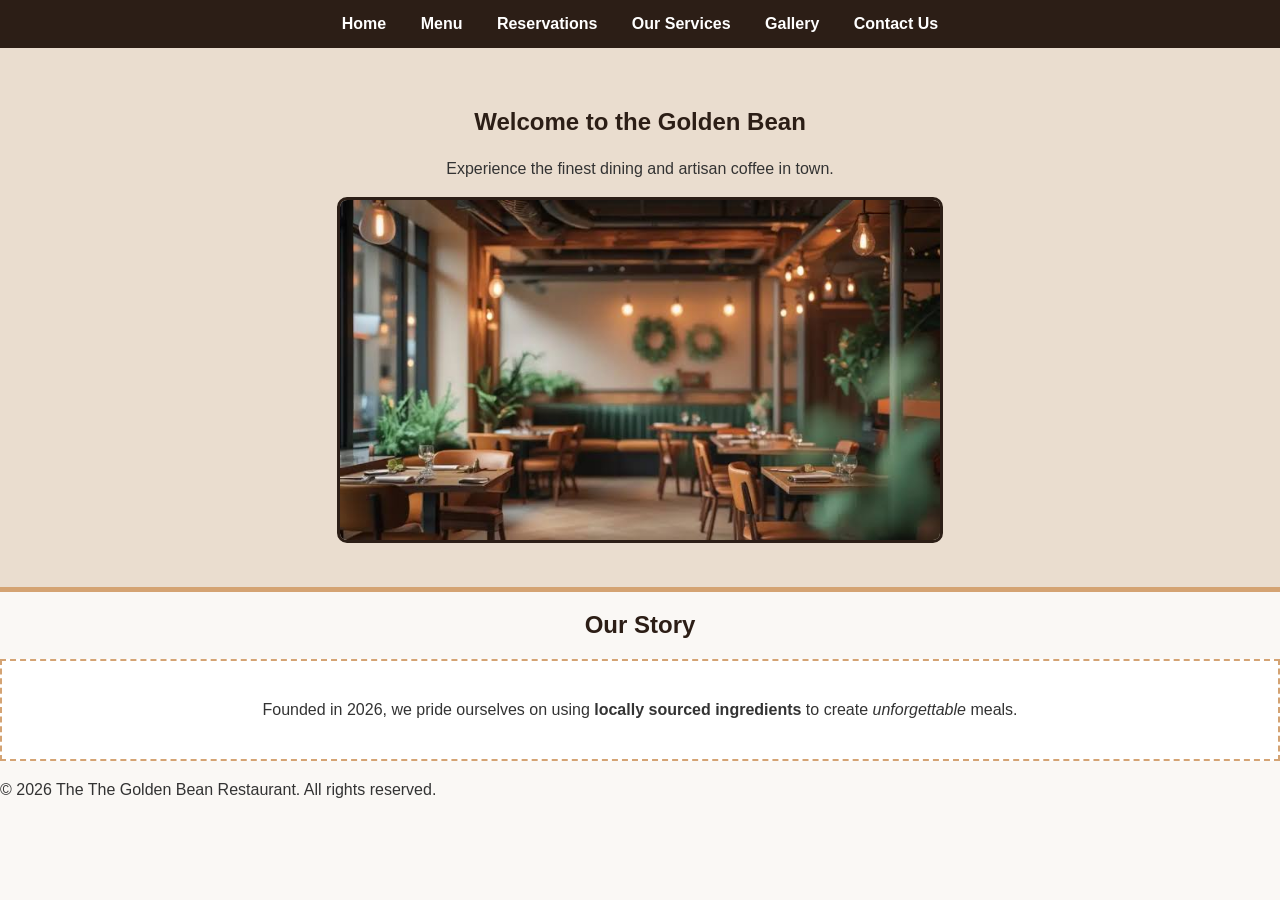
==== frontend/index.html @ 38b1a7fa "Initial setup: Add index.html and home.css" ====
<!DOCTYPE html>
<html lang="en">
    <head>
        <meta charset="UTF-8">
        <meta name="viewport" content="width=device-width, initial-scale=1.0">
        <title>The Golden Bean | Home</title>
        <link rel="stylesheet" href="home.css">
    </head>
</html>
<body>
    <header>
        <nav>
            <ul>
                <li><a href="index.html">Home</a></li>
                <li><a href="media.html">Menu</a></li>
                <li><a href="register.html">Reservations</a></li>
                <li><a href="services.html">Our Services</a></li>
                <li><a href="portfolio.html">Gallery</a></li>
                <li><a href="contact.html">Contact Us</a></li>
            </ul>
        </nav>
    </header>

    <main>
        <section id="hero-section">
            <h1>Welcome to the Golden Bean</h1>
            <p>Experience the finest dining and artisan coffee in town.</p>
            <img src="restaurant-hero.jpg" alt="Interior of The Golden Bean Restaurant" class="hero-image">
        </section>

        <section id="intro-content">
            <h2>Our Story</h2>
            <!-- Block element (div) containing inline elements (strong, em) -->
            <div class="story-box">
                <p>Founded in 2026, we pride ourselves on using <strong>locally sourced ingredients</strong> to create <em>unforgettable</em> meals.</p>
            </div>
        </section>
    </main>


    <footer>
        <p>&copy; 2026 The The Golden Bean Restaurant. All rights reserved.</p>
    </footer>
</body>
---- frontend/home.css ----
/* =========================================
   Element Selectors & Basic Setup
   ========================================= */
body {
    font-family: Arial, sans-serif; /* Text and font properties */
    background-color: #faf8f5;      /* Background colour */
    color: #333333;
    margin: 0;
    padding: 0;
}

h1, h2 {
    color: #2c1e16;
    text-align: center;
}

p {
    line-height: 1.6;
}

/* Navigation Bar Styling (Restyle this differently in media.css and register.css!) */
nav {
    background-color: #2c1e16;
}

nav ul {
    list-style-type: none;
    padding: 15px;
    margin: 0;
    text-align: center;
}

nav ul li {
    display: inline; /* Inline elements */
    margin: 0 15px;
}

nav ul li a {
    color: #ffffff;
    text-decoration: none;
    font-weight: bold;
}

/* =========================================
   ID Selectors
   ========================================= */
#hero-section {
    text-align: center;
    padding: 40px 20px;
    background-color: #eaddcf;
    border-bottom: 5px solid #d4a373; /* Borders */
}

/* =========================================
   Class Selectors
   ========================================= */
.hero-image {
    width: 80%;
    max-width: 600px;
    border: 3px solid #2c1e16;
    border-radius: 10px;
}

.intro-content {
    padding: 30px;
    margin: 20px auto;
    width: 70%;
}

.story-box {
    background-color: #ffffff;
    border: 2px dashed #d4a373;
    padding: 20px;
    text-align: center;
}
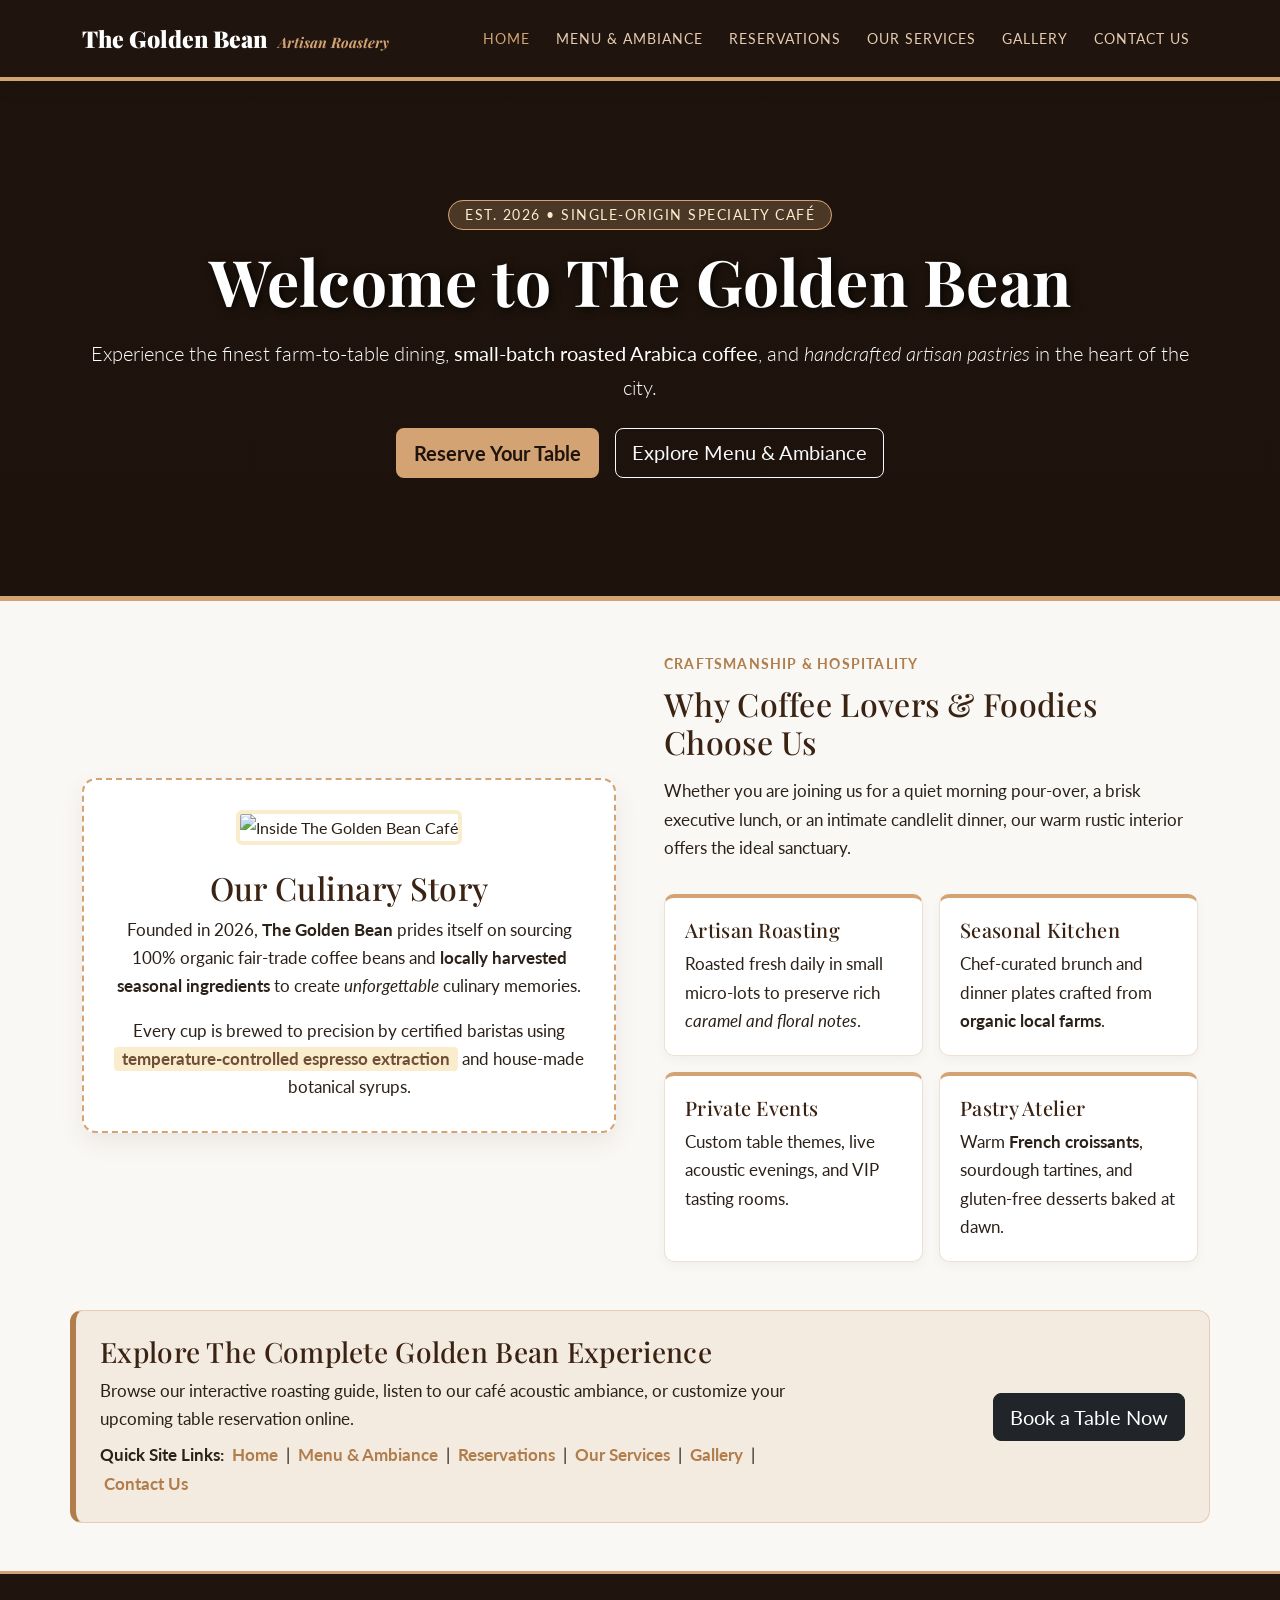
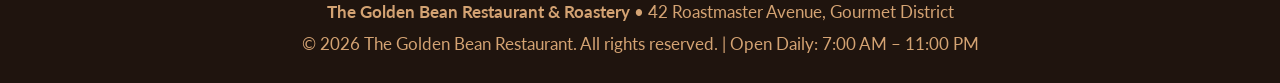
==== commit 74215de0: "Expand Golden Bean frontend assignment Reorganize the project pages and media assets into the fronte" ====
--- a/frontend/index.html
+++ b/frontend/index.html
@@ -1,44 +1,149 @@
 <!DOCTYPE html>
 <html lang="en">
-    <head>
-        <meta charset="UTF-8">
-        <meta name="viewport" content="width=device-width, initial-scale=1.0">
-        <title>The Golden Bean | Home</title>
-        <link rel="stylesheet" href="home.css">
-    </head>
-</html>
+<head>
+    <meta charset="UTF-8">
+    <meta name="viewport" content="width=device-width, initial-scale=1.0">
+    <title>The Golden Bean | Artisan Coffee & Fine Dining</title>
+    <!-- Google Web Fonts -->
+    <link href="https://fonts.googleapis.com/css2?family=Playfair+Display:ital,wght@0,600;0,700;1,400&family=Lato:wght@400;700&display=swap" rel="stylesheet">
+    <!-- Bootstrap 5 CSS -->
+    <link href="https://cdn.jsdelivr.net/npm/bootstrap@5.3.2/dist/css/bootstrap.min.css" rel="stylesheet">
+    <!-- Page 1 Custom CSS -->
+    <link rel="stylesheet" href="home.css">
+</head>
 <body>
+
+    <!-- Navigation Bar (Restyled uniquely in home.css: Dark Espresso & Warm Gold Border) -->
     <header>
-        <nav>
-            <ul>
-                <li><a href="index.html">Home</a></li>
-                <li><a href="media.html">Menu</a></li>
-                <li><a href="register.html">Reservations</a></li>
-                <li><a href="services.html">Our Services</a></li>
-                <li><a href="portfolio.html">Gallery</a></li>
-                <li><a href="contact.html">Contact Us</a></li>
-            </ul>
+        <nav class="navbar navbar-expand-lg navbar-dark custom-home-navbar sticky-top">
+            <div class="container">
+                <a class="navbar-brand" href="index.html">
+                    <strong>The Golden Bean</strong> <span>Artisan Roastery</span>
+                </a>
+                <button class="navbar-toggler" type="button" data-bs-toggle="collapse" data-bs-target="#homeNavbar">
+                    <span class="navbar-toggler-icon"></span>
+                </button>
+                <div class="collapse navbar-collapse" id="homeNavbar">
+                    <ul class="navbar-nav ms-auto">
+                        <li class="nav-item"><a class="nav-link active" href="index.html">Home</a></li>
+                        <li class="nav-item"><a class="nav-link" href="media.html">Menu &amp; Ambiance</a></li>
+                        <li class="nav-item"><a class="nav-link" href="register.html">Reservations</a></li>
+                        <!-- Part 2 Pages -->
+                        <li class="nav-item"><a class="nav-link" href="services.html">Our Services</a></li>
+                        <li class="nav-item"><a class="nav-link" href="portfolio.html">Gallery</a></li>
+                        <li class="nav-item"><a class="nav-link" href="contact.html">Contact Us</a></li>
+                    </ul>
+                </div>
+            </div>
         </nav>
     </header>
 
+    <!-- Main Content Area -->
     <main>
-        <section id="hero-section">
-            <h1>Welcome to the Golden Bean</h1>
-            <p>Experience the finest dining and artisan coffee in town.</p>
-            <img src="restaurant-hero.jpg" alt="Interior of The Golden Bean Restaurant" class="hero-image">
+        <!-- Hero Section (ID Selector #hero-section) -->
+        <section id="hero-section" class="d-flex align-items-center justify-content-center text-center">
+            <div class="container hero-content py-5">
+                <span class="welcome-pill">Est. 2026 &bull; Single-Origin Specialty Café</span>
+                <h1 class="display-3 fw-bold mt-3">Welcome to The Golden Bean</h1>
+                <p class="lead mx-auto mt-3">
+                    Experience the finest farm-to-table dining, <strong>small-batch roasted Arabica coffee</strong>, and <em>handcrafted artisan pastries</em> in the heart of the city.
+                </p>
+                <div class="mt-4 d-flex justify-content-center gap-3 flex-wrap">
+                    <a href="register.html" class="btn btn-lg gold-action-btn">Reserve Your Table</a>
+                    <a href="media.html" class="btn btn-outline-light btn-lg">Explore Menu &amp; Ambiance</a>
+                </div>
+            </div>
         </section>
 
-        <section id="intro-content">
-            <h2>Our Story</h2>
-            <!-- Block element (div) containing inline elements (strong, em) -->
-            <div class="story-box">
-                <p>Founded in 2026, we pride ourselves on using <strong>locally sourced ingredients</strong> to create <em>unforgettable</em> meals.</p>
+        <!-- Our Story Section (Block & Inline Elements + Class Selector .story-box) -->
+        <section class="intro-content container my-5">
+            <div class="row align-items-center g-5">
+                <div class="col-lg-6 text-center">
+                    <div class="story-box mx-auto">
+                        <!-- Required Image Element with Working High-Res Source -->
+                        <img src="https://images.unsplash.com/photo-1554118811-1e0d58224f24?auto=format&fit=crop&w=900&q=80" 
+                             alt="Inside The Golden Bean Café" 
+                             class="img-fluid mb-4 rounded showcase-img">
+                        <h2>Our Culinary Story</h2>
+                        <p>
+                            Founded in 2026, <strong>The Golden Bean</strong> prides itself on sourcing <span>100% organic fair-trade coffee beans</span> and <strong>locally harvested seasonal ingredients</strong> to create <em>unforgettable</em> culinary memories.
+                        </p>
+                        <p class="mb-0">
+                            Every cup is brewed to precision by certified baristas using <span class="inline-highlight">temperature-controlled espresso extraction</span> and house-made botanical syrups.
+                        </p>
+                    </div>
+                </div>
+
+                <div class="col-lg-6">
+                    <span class="sub-eyebrow">Craftsmanship &amp; Hospitality</span>
+                    <h2 class="mt-2 mb-3">Why Coffee Lovers &amp; Foodies Choose Us</h2>
+                    <p>
+                        Whether you are joining us for a quiet morning pour-over, a brisk executive lunch, or an intimate candlelit dinner, our warm rustic interior offers the ideal sanctuary.
+                    </p>
+
+                    <div class="row g-3 mt-3">
+                        <div class="col-sm-6">
+                            <article class="pillar-card h-100">
+                                <h3>Artisan Roasting</h3>
+                                <p class="mb-0">Roasted fresh daily in small micro-lots to preserve rich <em>caramel and floral notes</em>.</p>
+                            </article>
+                        </div>
+                        <div class="col-sm-6">
+                            <article class="pillar-card h-100">
+                                <h3>Seasonal Kitchen</h3>
+                                <p class="mb-0">Chef-curated brunch and dinner plates crafted from <strong>organic local farms</strong>.</p>
+                            </article>
+                        </div>
+                        <div class="col-sm-6">
+                            <article class="pillar-card h-100">
+                                <h3>Private Events</h3>
+                                <p class="mb-0">Custom table themes, live acoustic evenings, and <span>VIP tasting rooms</span>.</p>
+                            </article>
+                        </div>
+                        <div class="col-sm-6">
+                            <article class="pillar-card h-100">
+                                <h3> Pastry Atelier</h3>
+                                <p class="mb-0">Warm <strong>French croissants</strong>, sourdough tartines, and gluten-free desserts baked at dawn.</p>
+                            </article>
+                        </div>
+                    </div>
+                </div>
+            </div>
+        </section>
+
+        <!-- Chef's Signature Highlights & All-Page Directory Links -->
+        <section id="directory-banner" class="container my-5 p-4">
+            <div class="row align-items-center">
+                <div class="col-md-8">
+                    <h3>Explore The Complete Golden Bean Experience</h3>
+                    <p class="mb-2">
+                        Browse our interactive roasting guide, listen to our café acoustic ambiance, or customize your upcoming table reservation online.
+                    </p>
+                    <p class="mb-0 directory-links">
+                        <strong>Quick Site Links:</strong>
+                        <a href="index.html">Home</a> |
+                        <a href="media.html">Menu &amp; Ambiance</a> |
+                        <a href="register.html">Reservations</a> |
+                        <a href="services.html">Our Services</a> |
+                        <a href="portfolio.html">Gallery</a> |
+                        <a href="contact.html">Contact Us</a>
+                    </p>
+                </div>
+                <div class="col-md-4 text-md-end mt-3 mt-md-0">
+                    <a href="register.html" class="btn btn-dark btn-lg">Book a Table Now</a>
+                </div>
             </div>
         </section>
     </main>
 
+    <!-- Footer -->
+    <footer id="home-footer" class="text-center py-4 mt-5">
+        <div class="container">
+            <p class="mb-1"><strong>The Golden Bean Restaurant &amp; Roastery</strong> &bull; 42 Roastmaster Avenue, Gourmet District</p>
+            <p class="mb-0">&copy; 2026 The Golden Bean Restaurant. All rights reserved. | Open Daily: 7:00 AM &ndash; 11:00 PM</p>
+        </div>
+    </footer>
 
-    <footer>
-        <p>&copy; 2026 The The Golden Bean Restaurant. All rights reserved.</p>
-    </footer>
-</body>+    <script src="https://cdn.jsdelivr.net/npm/bootstrap@5.3.2/dist/js/bootstrap.bundle.min.js"></script>
+</body>
+</html>
--- a/frontend/home.css
+++ b/frontend/home.css
@@ -1,75 +1,169 @@
-/* =========================================
-   Element Selectors & Basic Setup
-   ========================================= */
+/* ==========================================================================
+   PAGE 1: home.css (The Golden Bean - Home)
+   Practising: Element, Class, and ID selectors; Text and Font properties;
+   Borders; Background colours; CSS3 Gradients, Shadows, Border-Radius, RGBA
+   ========================================================================== */
+
+/* 1. ELEMENT SELECTORS */
 body {
-    font-family: Arial, sans-serif; /* Text and font properties */
-    background-color: #faf8f5;      /* Background colour */
-    color: #333333;
-    margin: 0;
-    padding: 0;
+    font-family: 'Lato', 'Georgia', serif;
+    background-color: #faf8f5;
+    color: #2b2118;
+    line-height: 1.7;
 }
 
-h1, h2 {
-    color: #2c1e16;
-    text-align: center;
+h1, h2, h3 {
+    font-family: 'Playfair Display', 'Georgia', serif;
+    color: #3b2314;
+    letter-spacing: 0.3px;
+}
+
+h1 {
+    color: #ffffff;
+    text-shadow: 2px 2px 10px rgba(0, 0, 0, 0.85);
 }
 
 p {
-    line-height: 1.6;
+    font-size: 1.04rem;
 }
 
-/* Navigation Bar Styling (Restyle this differently in media.css and register.css!) */
-nav {
-    background-color: #2c1e16;
+a {
+    color: #b07d4b;
+    text-decoration: none;
+    font-weight: 700;
 }
 
-nav ul {
-    list-style-type: none;
-    padding: 15px;
-    margin: 0;
-    text-align: center;
+/* 2. UNIQUE NAVBAR FOR PAGE 1 (Dark Espresso with Solid Golden Bottom Border) */
+.custom-home-navbar {
+    background-color: #1f140e;
+    border-bottom: 4px solid #d4a373;
+    box-shadow: 0 4px 14px rgba(31, 20, 14, 0.35);
+    padding: 14px 0;
 }
 
-nav ul li {
-    display: inline; /* Inline elements */
-    margin: 0 15px;
+.custom-home-navbar .navbar-brand {
+    font-family: 'Playfair Display', serif;
+    font-size: 1.45rem;
+    color: #ffffff;
 }
 
-nav ul li a {
-    color: #ffffff;
-    text-decoration: none;
-    font-weight: bold;
+.custom-home-navbar .navbar-brand span {
+    color: #d4a373;
+    font-size: 0.9rem;
+    font-style: italic;
+    margin-left: 6px;
 }
 
-/* =========================================
-   ID Selectors
-   ========================================= */
-#hero-section {
-    text-align: center;
-    padding: 40px 20px;
-    background-color: #eaddcf;
-    border-bottom: 5px solid #d4a373; /* Borders */
+.custom-home-navbar .nav-link {
+    color: #e6ccb2;
+    text-transform: uppercase;
+    font-size: 0.86rem;
+    letter-spacing: 1px;
+    margin-left: 10px;
 }
 
-/* =========================================
-   Class Selectors
-   ========================================= */
-.hero-image {
-    width: 80%;
-    max-width: 600px;
-    border: 3px solid #2c1e16;
-    border-radius: 10px;
+.custom-home-navbar .nav-link.active,
+.custom-home-navbar .nav-link:hover {
+    color: #d4a373;
 }
 
-.intro-content {
-    padding: 30px;
-    margin: 20px auto;
-    width: 70%;
+/* 3. ID SELECTORS */
+#hero-section {
+    background-color: #2b1d14;
+    background-image: linear-gradient(rgba(24, 15, 9, 0.68), rgba(24, 15, 9, 0.72)),
+                      url('https://images.unsplash.com/photo-1501339847302-ac426a4a7cbb?auto=format&fit=crop&w=1500&q=80');
+    background-size: cover;
+    background-position: center;
+    min-height: 520px;
+    border-bottom: 5px solid #d4a373;
+    color: #ffffff;
+}
+
+#directory-banner {
+    background-color: #f3eae0;
+    border-left: 6px solid #b07d4b;
+    border-right: 1px solid #e6ccb2;
+    border-top: 1px solid #e6ccb2;
+    border-bottom: 1px solid #e6ccb2;
+    border-radius: 12px;
+}
+
+#home-footer {
+    background-color: #1f140e;
+    color: #d4a373;
+    border-top: 3px solid #d4a373;
+    font-size: 0.95rem;
+}
+
+/* 4. CLASS SELECTORS */
+.welcome-pill {
+    background-color: rgba(212, 163, 115, 0.25);
+    color: #faedcd;
+    border: 1px solid #d4a373;
+    padding: 6px 16px;
+    border-radius: 25px;
+    font-size: 0.85rem;
+    text-transform: uppercase;
+    letter-spacing: 1.5px;
+}
+
+.gold-action-btn {
+    background-color: #d4a373;
+    color: #1f140e;
+    font-weight: 700;
+    border: 2px solid #d4a373;
+}
+
+.gold-action-btn:hover {
+    background-color: #b07d4b;
+    color: #ffffff;
 }
 
 .story-box {
     background-color: #ffffff;
     border: 2px dashed #d4a373;
+    border-radius: 14px;
+    padding: 30px;
+    max-width: 600px;
+    box-shadow: 0 10px 25px rgba(59, 35, 20, 0.08);
+}
+
+.showcase-img {
+    border: 4px solid #faedcd;
+}
+
+.inline-highlight {
+    background-color: #faedcd;
+    color: #6f4e37;
+    padding: 2px 8px;
+    border-radius: 4px;
+    font-weight: 700;
+}
+
+.sub-eyebrow {
+    color: #b07d4b;
+    text-transform: uppercase;
+    font-weight: 700;
+    letter-spacing: 1.2px;
+    font-size: 0.88rem;
+}
+
+.pillar-card {
+    background-color: #ffffff;
     padding: 20px;
-    text-align: center;
-}+    border-top: 4px solid #d4a373;
+    border-right: 1px solid #ede0d4;
+    border-bottom: 1px solid #ede0d4;
+    border-left: 1px solid #ede0d4;
+    border-radius: 10px;
+    box-shadow: 0 4px 12px rgba(0, 0, 0, 0.04);
+}
+
+.pillar-card h3 {
+    font-size: 1.25rem;
+    margin-bottom: 8px;
+}
+
+.directory-links a {
+    margin: 0 4px;
+}
